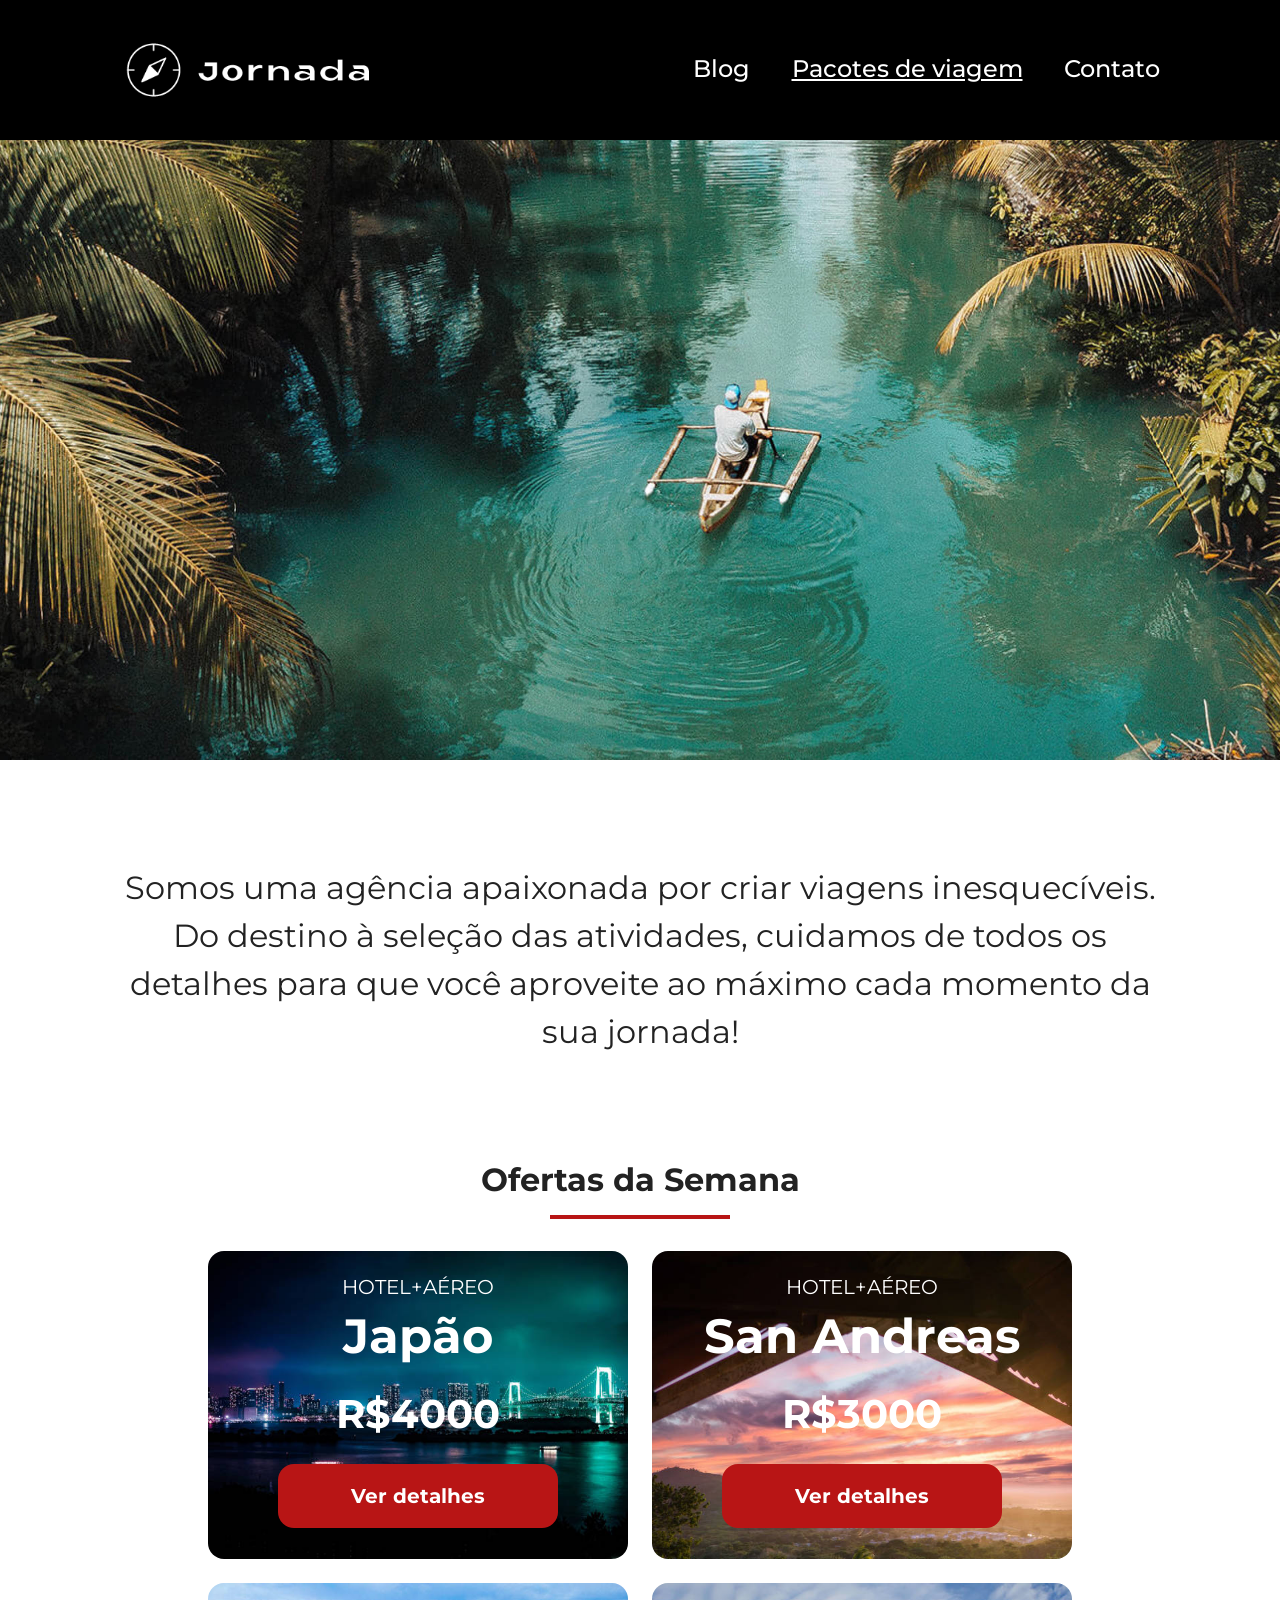
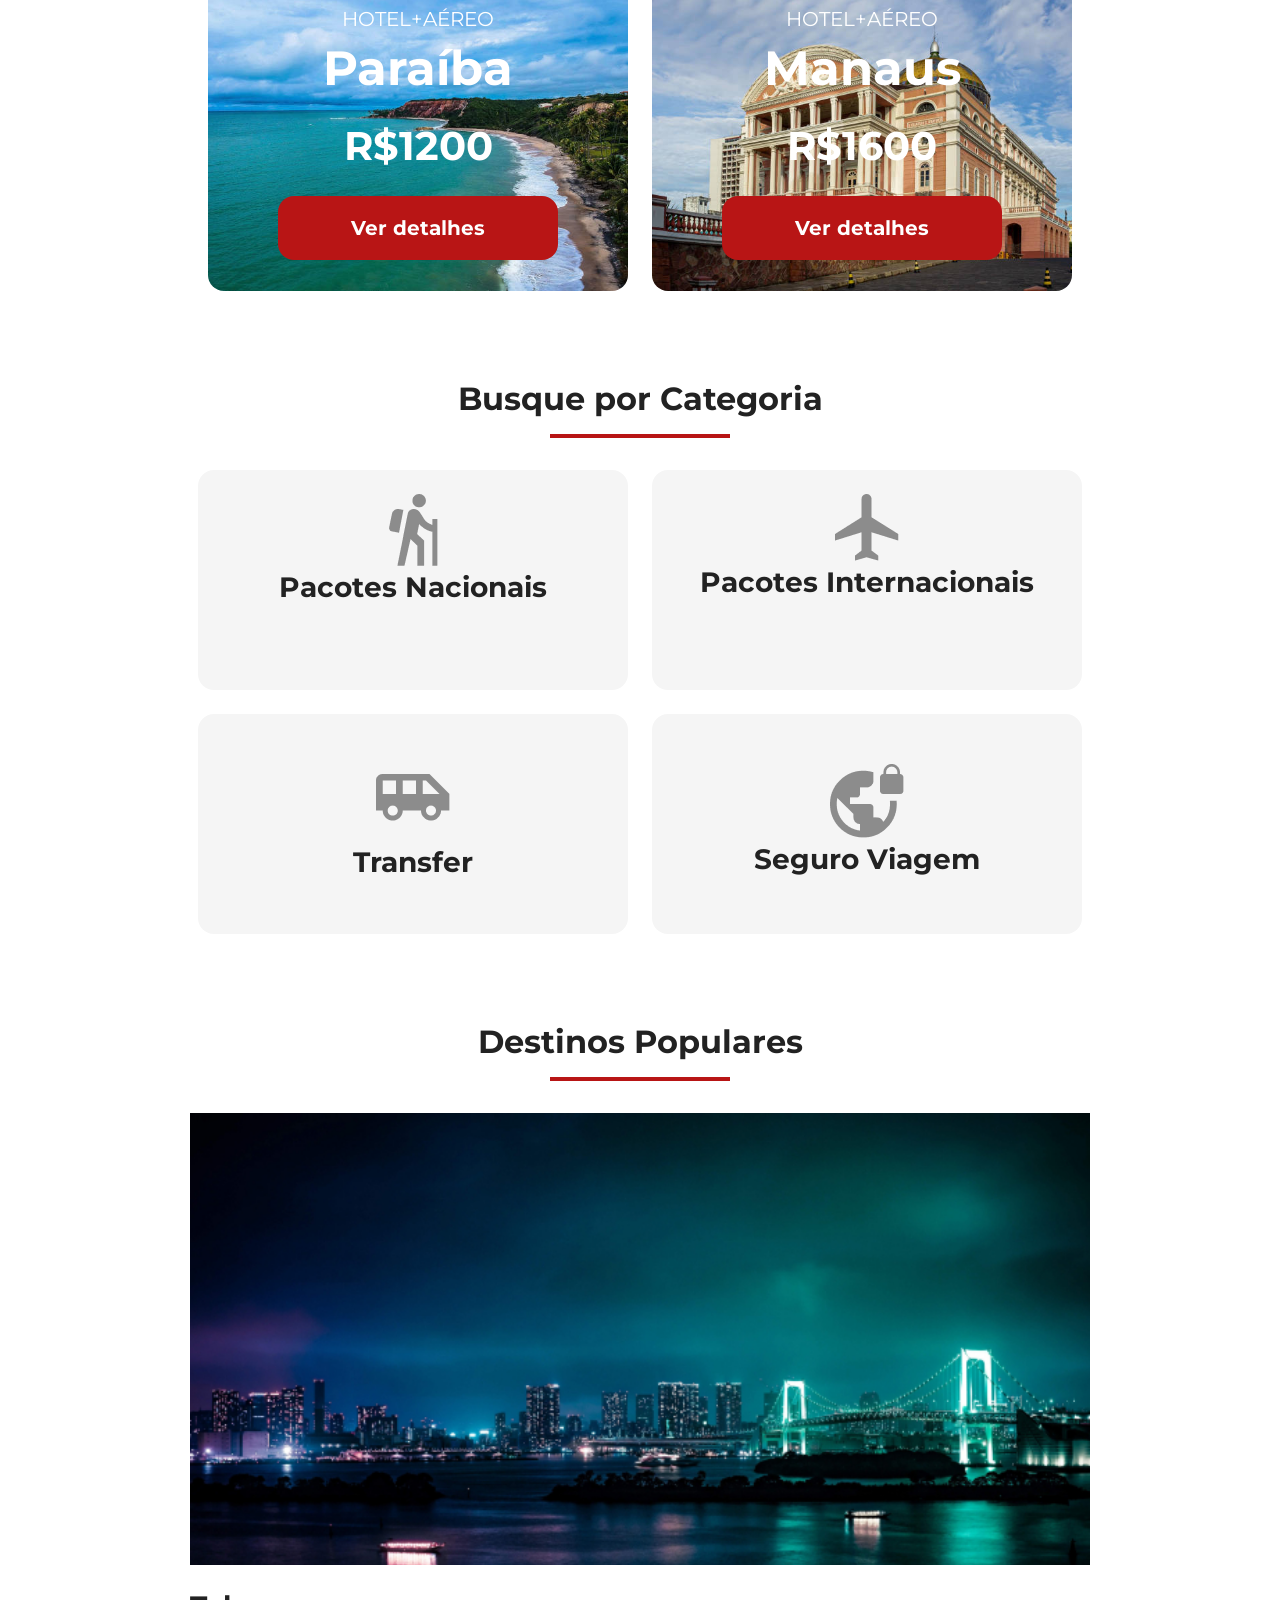
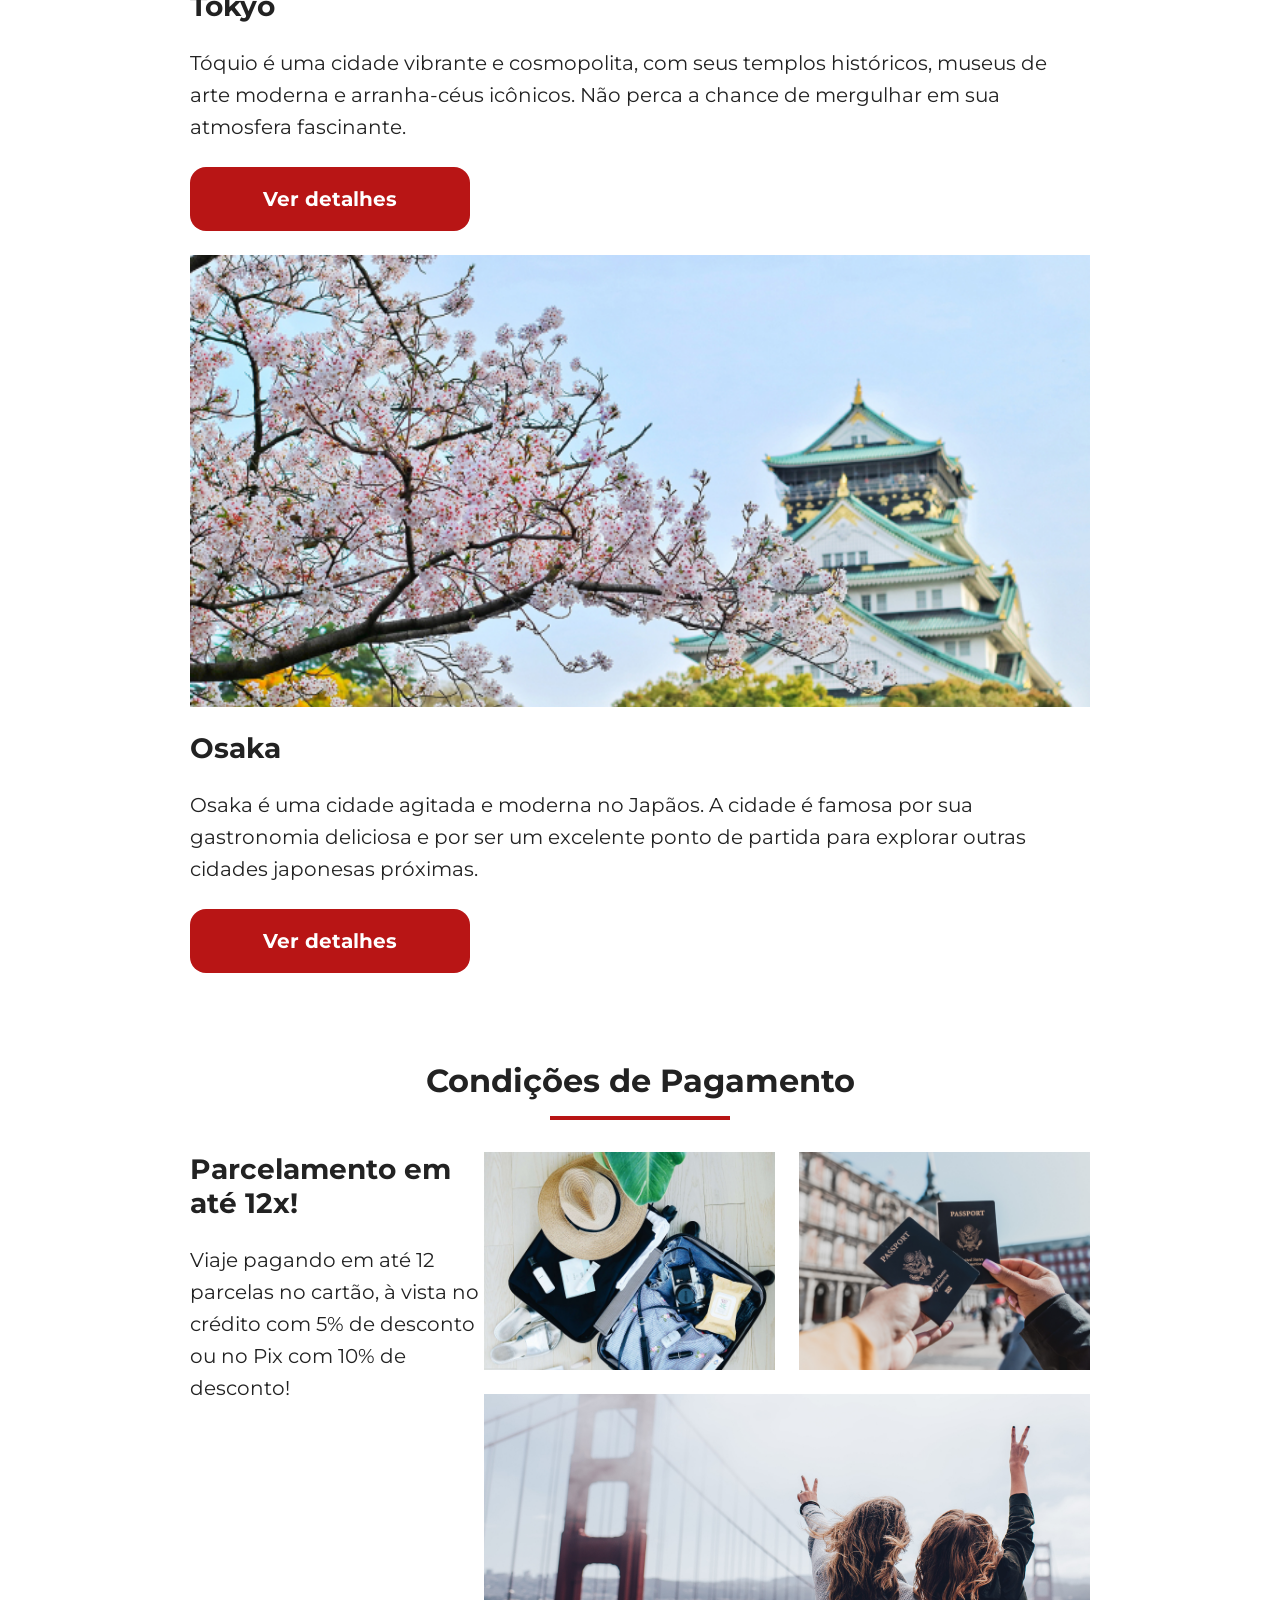
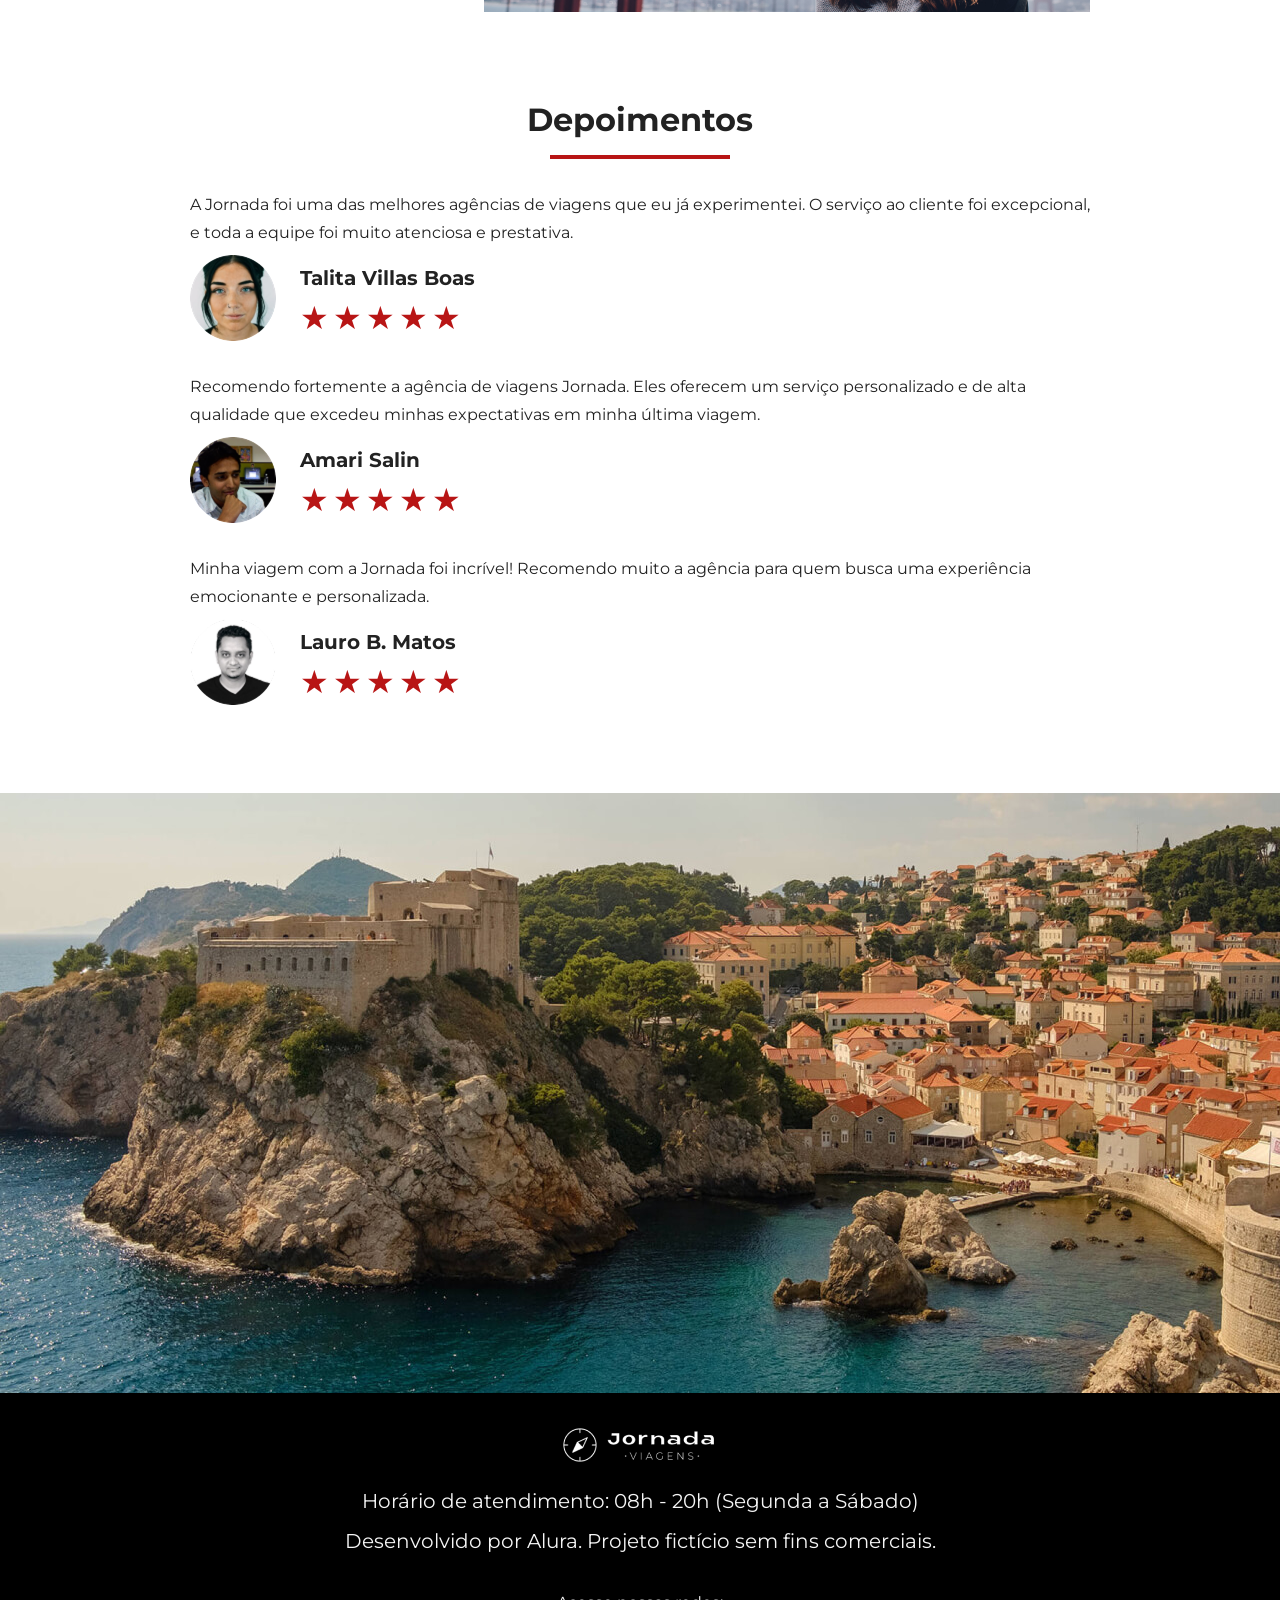
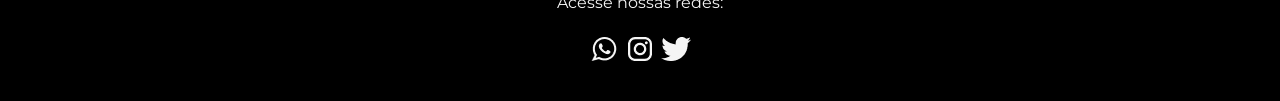
==== destinations.html @ 24e872c2 "Adiciona imagens e sublinha pacotes no header" ====
<!doctype html>
<html lang="pt-br">
  <head>
    <meta charset="UTF-8" />
    <meta name="viewport" content="width=device-width, initial-scale=1.0" />
    <meta
      name="description"
      content="Jornada Viagens, uma agência apaixonada por criar viagens inesquecíveis."
    />
    <meta name="og:title" content="Jornada Viagens" />
    <meta
      name="og:description"
      content="Jornada Viagens, uma agência apaixonada por criar viagens inesquecíveis."
    />
    <meta
      name="og:image"
      content="https://github.com/Rafael-JFN/jornada-viagens/img/logo-footer"
    />
    <meta name="og:type" content="website" />
    <meta
      name="og:url"
      content="https://github.com/Rafael-JFN/jornada-viagens"
    />

    <link rel="icon" href="favicon.svg" type="xml/svg" />
    <link rel="stylesheet" href="./css/style.css" />
    <title>Jornada Viagens</title>
  </head>
  <body>
    <header class="main-header">
      <a class="logo" href="index.html" title="Voltar para a página inicial">
        <img
          class="img-mobile"
          src="img/bussola-jornada-branca.png"
          alt="Bússola da logo jornada viagens na cor branca"
        />
        <img
          class="img-desktop"
          src="img/bussola-texto-jornada-branco.png"
          alt="Logo jornada viagens na cor branca"
        />
      </a>
      <div class="navigation-menu">
        <label for="menu">
          <img src="img/menu.png" alt="Menu" />
        </label>
        <input type="checkbox" id="menu" hidden />
        <nav>
          <ul class="list-links">
            <li>
              <a href="blog.html" target="_blank" title="Acessar blog">Blog</a>
            </li>
            <li>
              <a
                class="active"
                href="pacotes.html"
                target="_blank"
                title="Acessar pacotes de viagem"
                >Pacotes de viagem</a
              >
            </li>
            <li>
              <a href="contato.html" target="_blank" title="Acessar contato"
                >Contato</a
              >
            </li>
          </ul>
        </nav>
      </div>
    </header>
    <main>
      <section class="hero destinations">
        <div class="hero-img"></div>
        <h2>
          Somos uma agência apaixonada por criar viagens inesquecíveis. Do
          destino à seleção das atividades, cuidamos de todos os detalhes para
          que você aproveite ao máximo cada momento da sua jornada!
        </h2>
      </section>
      <section class="offers">
        <div class="section-title">
          <h2>Ofertas da Semana</h2>
          <hr />
        </div>
        <div class="offers-cards">
          <article class="card japao">
            <header>
              <p>HOTEL+AÉREO</p>
              <h3>
                Japão <br />
                <span>R$4000</span>
              </h3>
            </header>
            <footer><a href="#" class="button">Ver detalhes</a></footer>
          </article>
          <article class="card san-andreas">
            <header>
              <p>HOTEL+AÉREO</p>
              <h3>
                San Andreas <br />
                <span>R$3000</span>
              </h3>
            </header>
            <footer><a href="#" class="button">Ver detalhes</a></footer>
          </article>
          <article class="card paraiba">
            <header>
              <p>HOTEL+AÉREO</p>
              <h3>
                Paraíba <br />
                <span>R$1200</span>
              </h3>
            </header>
            <footer><a href="#" class="button">Ver detalhes</a></footer>
          </article>
          <article class="card manaus">
            <header>
              <p>HOTEL+AÉREO</p>
              <h3>
                Manaus <br />
                <span>R$1600</span>
              </h3>
            </header>
            <footer><a href="#" class="button">Ver detalhes</a></footer>
          </article>
        </div>
      </section>
      <section class="categories">
        <div class="section-title">
          <h2>Busque por Categoria</h2>
          <hr />
        </div>
        <div class="categories-cards">
          <a
            class="card"
            href="#"
            target="_blank"
            title="Busque pela categoria Pacotes Nacionais"
          >
            <img
              src="img/icone-pacotes-nacionais.png"
              alt="Icone cinza representando uma pessoa fazendo caminhada"
            />
            <h3 class="content-title">Pacotes Nacionais</h3>
          </a>
          <a
            class="card"
            href="#"
            target="_blank"
            title="Busque pela categoria Pacotes Internacionais"
          >
            <img
              src="img/icone-pacotes-internacionais.png"
              alt="Icone cinza representando um aviao"
            />
            <h3 class="content-title">Pacotes Internacionais</h3>
          </a>
          <a
            class="card single-line transfer"
            href="#"
            target="_blank"
            title="Busque pela categoria Transfer"
          >
            <img
              src="img/icone-transfer.png"
              alt="Icone cinza representando uma van"
            />
            <h3 class="content-title">Transfer</h3>
          </a>
          <a
            class="card single-line"
            href="#"
            target="_blank"
            title="Busque pela categoria Seguro Viagem"
          >
            <img
              src="img/icone-seguro-viagem.png"
              alt="Icone cinza representando o globo terrestre e um cadeado"
            />
            <h3 class="content-title">Seguro Viagem</h3>
          </a>
        </div>
      </section>
      <section class="destinations">
        <div class="section-title">
          <h2>Destinos Populares</h2>
          <hr />
        </div>
        <div class="destination-items">
          <article class="item tokyo">
            <header>
              <div class="img-item"></div>
              <h3 class="content-title">Tokyo</h3>
            </header>
            <p class="content-text">
              Tóquio é uma cidade vibrante e cosmopolita, com seus templos
              históricos, museus de arte moderna e arranha-céus icônicos. Não
              perca a chance de mergulhar em sua atmosfera fascinante.
            </p>
            <footer>
              <a
                href="#"
                class="button"
                target="_blank"
                title="Veja mais detalhes do destino Tokyo"
                >Ver detalhes</a
              >
            </footer>
          </article>
          <article class="item osaka">
            <header>
              <div class="img-item"></div>
              <h3 class="content-title">Osaka</h3>
            </header>
            <p class="content-text">
              Osaka é uma cidade agitada e moderna no Japãos. A cidade é famosa
              por sua gastronomia deliciosa e por ser um excelente ponto de
              partida para explorar outras cidades japonesas próximas.
            </p>
            <footer>
              <a
                href="#"
                class="button"
                target="_blank"
                title="Veja mais detalhes do destino Osaka"
                >Ver detalhes</a
              >
            </footer>
          </article>
        </div>
      </section>
      <section class="payments">
        <div class="section-title">
          <h2>Condições de Pagamento</h2>
          <hr />
        </div>
        <div class="content-container">
          <div class="text-content">
            <h3 class="content-title">Parcelamento em até 12x!</h3>
            <p class="content-text">
              Viaje pagando em até 12 parcelas no cartão, à vista no crédito com
              5% de desconto ou no Pix com 10% de desconto!
            </p>
          </div>
          <div class="image-gallery">
            <div class="image first"></div>
            <div class="image second"></div>
            <div class="image thirdy colspan-2"></div>
          </div>
        </div>
      </section>
      <section class="testimonials">
        <div class="section-title">
          <h2>Depoimentos</h2>
          <hr />
        </div>
        <div class="testimonial-container">
          <article>
            <header>
              <p>
                A Jornada foi uma das melhores agências de viagens que eu já
                experimentei. O serviço ao cliente foi excepcional, e toda a
                equipe foi muito atenciosa e prestativa.
              </p>
            </header>
            <footer>
              <img
                src="img/avatar-talita.png"
                alt="Imagem de perfil da cliente Talita Villas Boas"
              />
              <div class="profile-content">
                <h3>Talita Villas Boas</h3>
                <div class="rating">
                  <span class="stars">★</span>
                  <span class="stars">★</span>
                  <span class="stars">★</span>
                  <span class="stars">★</span>
                  <span class="stars">★</span>
                </div>
              </div>
            </footer>
          </article>
          <article>
            <header>
              <p>
                Recomendo fortemente a agência de viagens Jornada. Eles oferecem
                um serviço personalizado e de alta qualidade que excedeu minhas
                expectativas em minha última viagem.
              </p>
            </header>
            <footer>
              <img
                src="img/avatar-amari.png"
                alt="Imagem de perfil do cliente Amari Salin"
              />
              <div class="profile-content">
                <h3>Amari Salin</h3>
                <div class="rating">
                  <span class="stars">★</span>
                  <span class="stars">★</span>
                  <span class="stars">★</span>
                  <span class="stars">★</span>
                  <span class="stars">★</span>
                </div>
              </div>
            </footer>
          </article>
          <article>
            <header>
              <p>
                Minha viagem com a Jornada foi incrível! Recomendo muito a
                agência para quem busca uma experiência emocionante e
                personalizada.
              </p>
            </header>
            <footer>
              <img
                src="img/avatar-lauro.png"
                alt="Imagem de perfil do cliente Lauro B. Matos"
              />
              <div class="profile-content">
                <h3>Lauro B. Matos</h3>
                <div class="rating">
                  <span class="stars">★</span>
                  <span class="stars">★</span>
                  <span class="stars">★</span>
                  <span class="stars">★</span>
                  <span class="stars">★</span>
                </div>
              </div>
            </footer>
          </article>
        </div>
      </section>
      <section class="hero bottom-hero">
        <div class="hero-img"></div>
      </section>
    </main>
    <footer class="main-footer">
      <div class="footer-content">
        <img
          src="img/logo-footer.png"
          alt="Logo bussola jornada viagens na cor branca"
        />
        <p>Horário de atendimento: 08h - 20h (Segunda a Sábado)</p>
        <p>Desenvolvido por Alura. Projeto fictício sem fins comerciais.</p>
      </div>
      <div class="footer-social">
        <p>Acesse nossas redes:</p>
        <a href="#" target="_blank" title="Entre em contato via Whatsapp">
          <img
            src="img/icone-whatsapp.png"
            alt="Icone Whatsapp na cor branca"
          />
        </a>
        <a
          href="#"
          target="_blank"
          title="Acesse o Instagram do Jornada Viagens"
        >
          <img
            src="img/icone-instagram.png"
            alt="Icone Instagram na cor branca"
          />
        </a>
        <a href="#" target="_blank" title="Acesse o Twitter do Jornada Viagens">
          <img src="img/icone-twitter.png" alt="Icone Twitter na cor branca" />
        </a>
      </div>
    </footer>
  </body>
</html>
---- css/style.css ----
@import url(global.css);
@import url(header.css);
@import url(hero.css);
@import url(offers.css);
@import url(categories.css);
@import url(destinations.css);
@import url(payments.css);
@import url(testimonials.css);
@import url(footer.css);
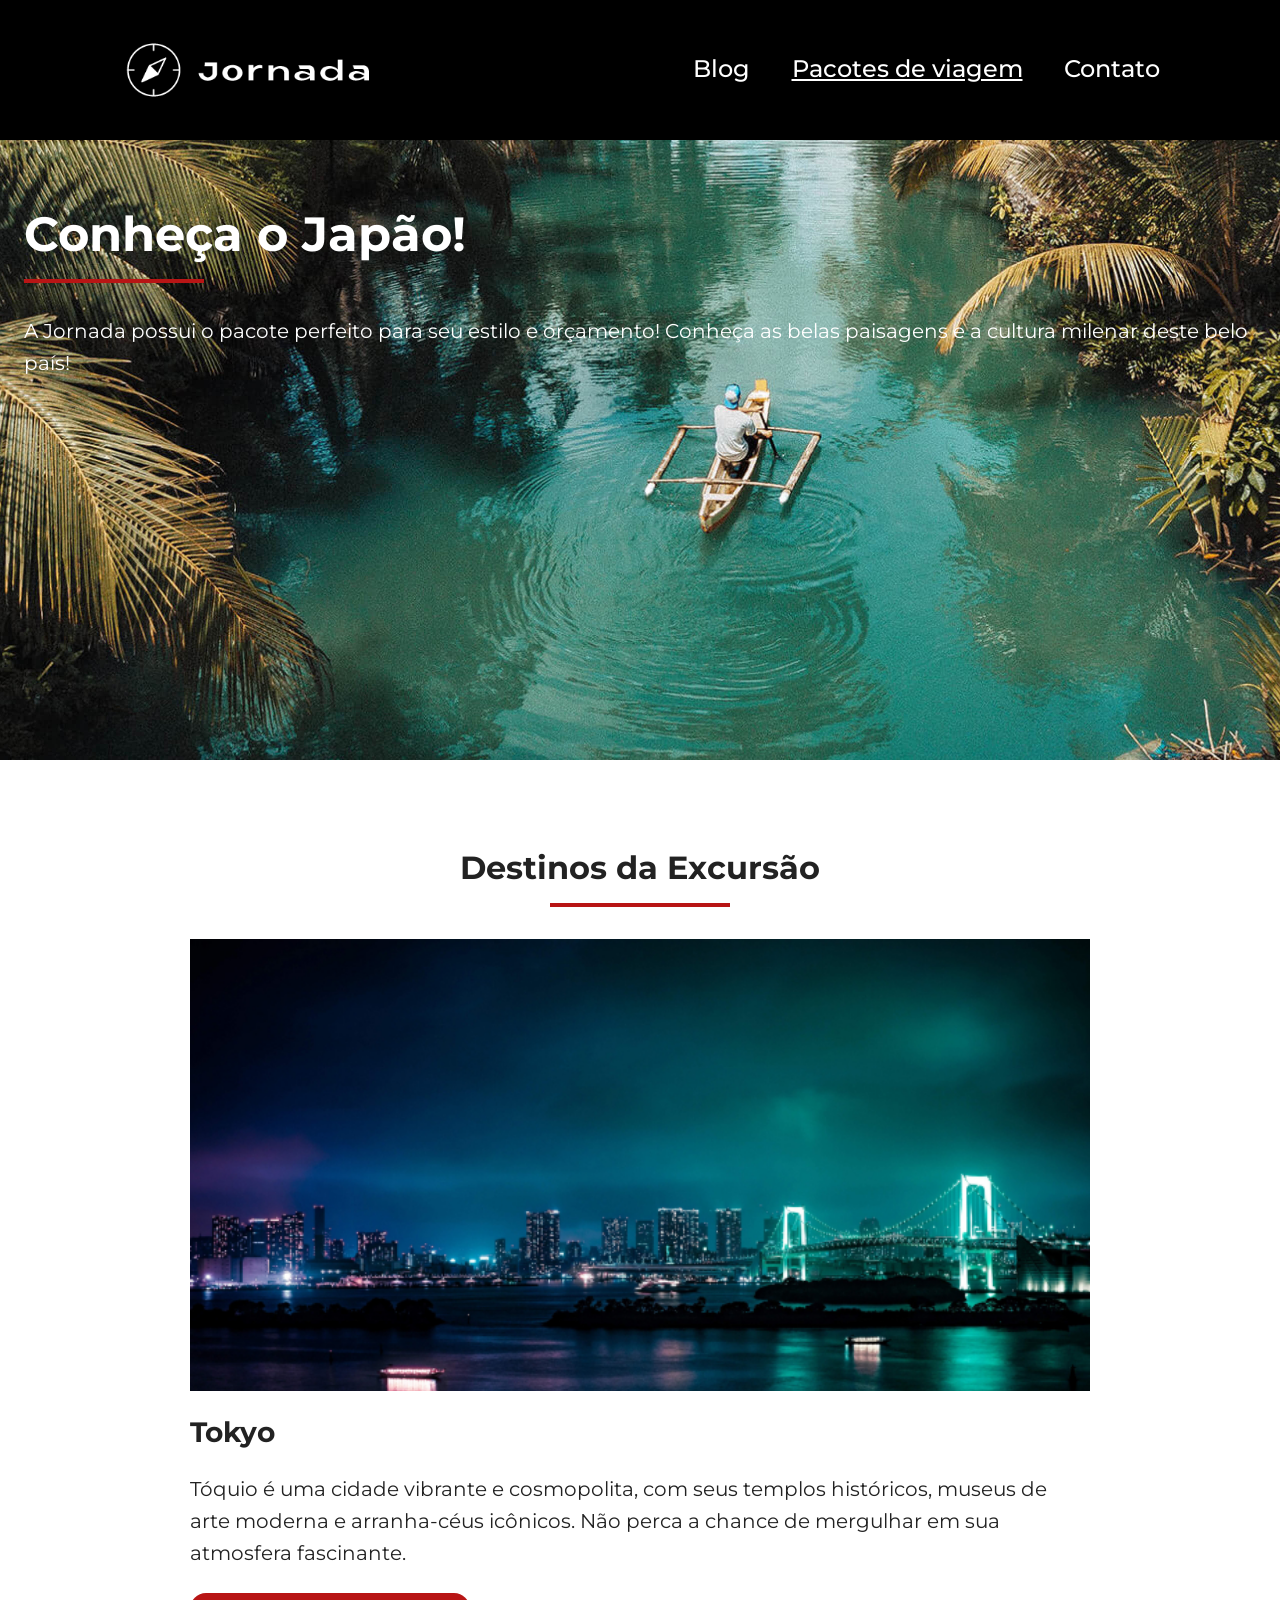
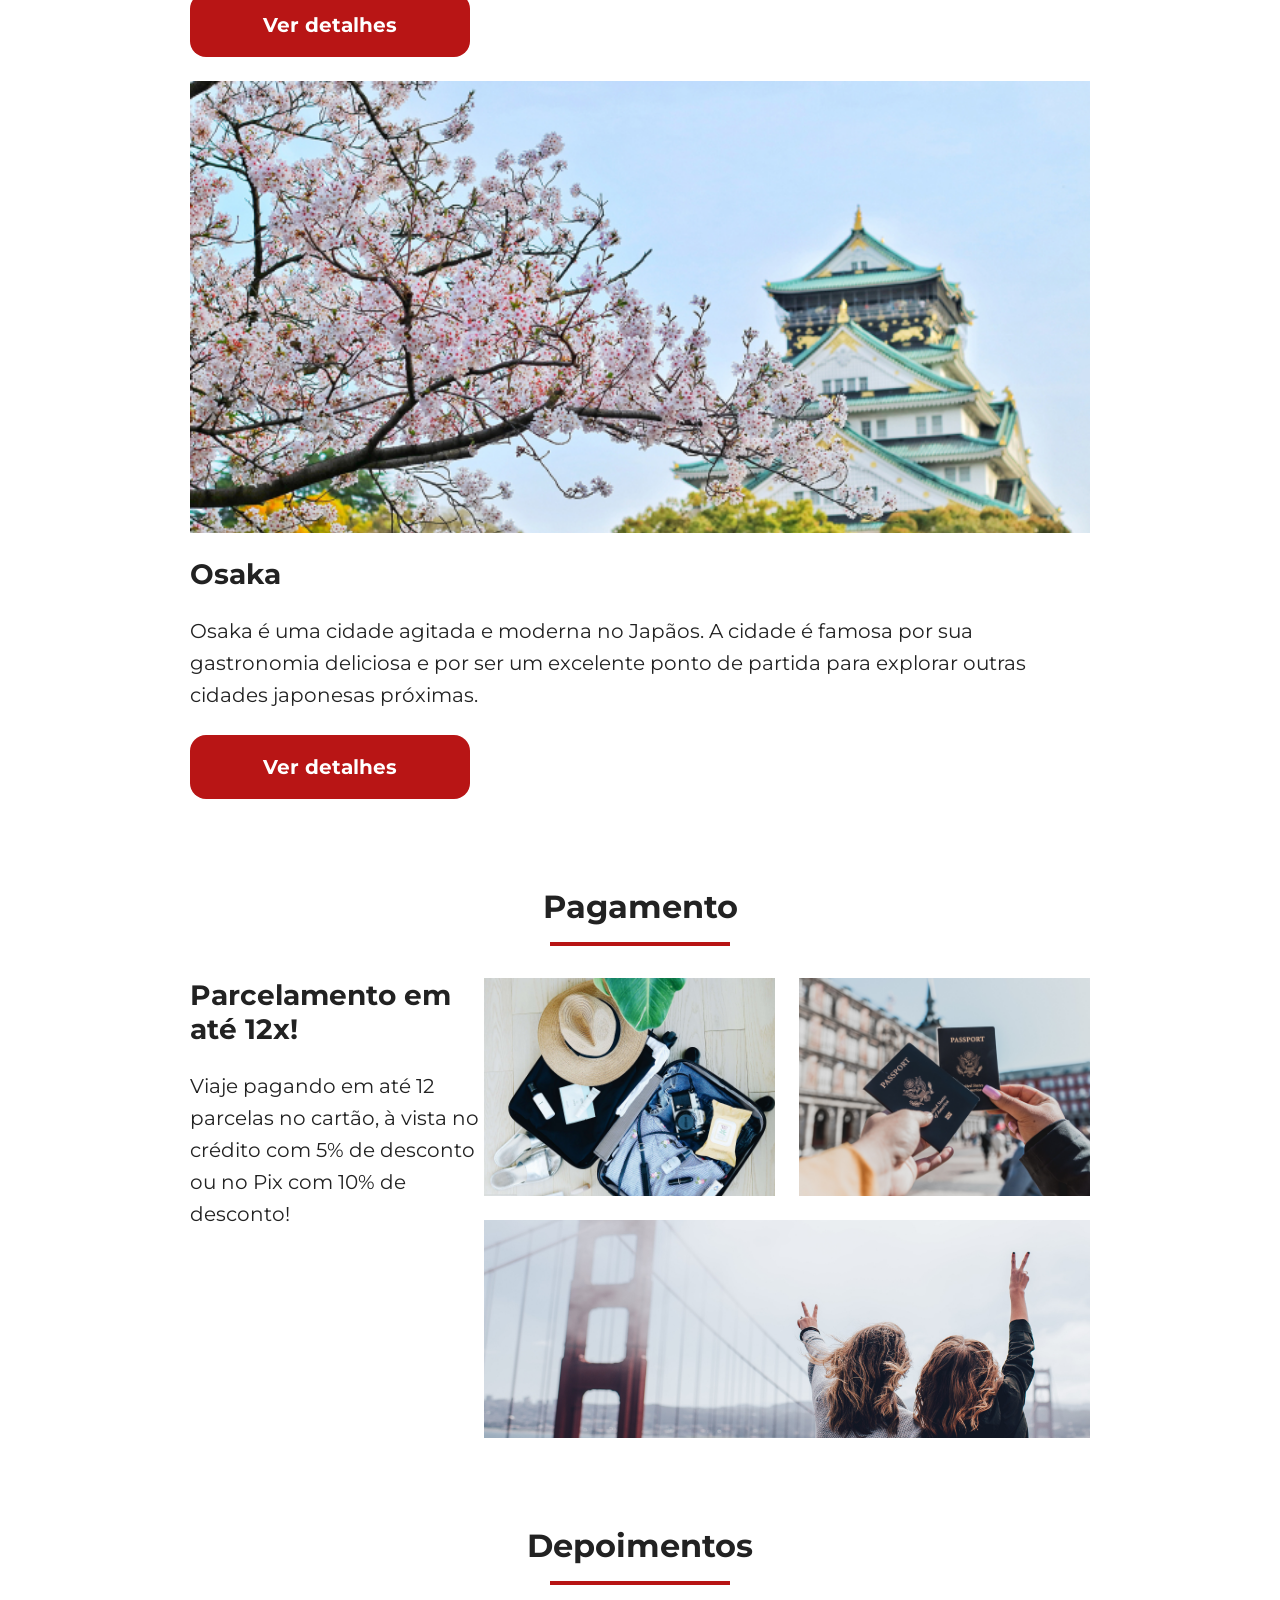
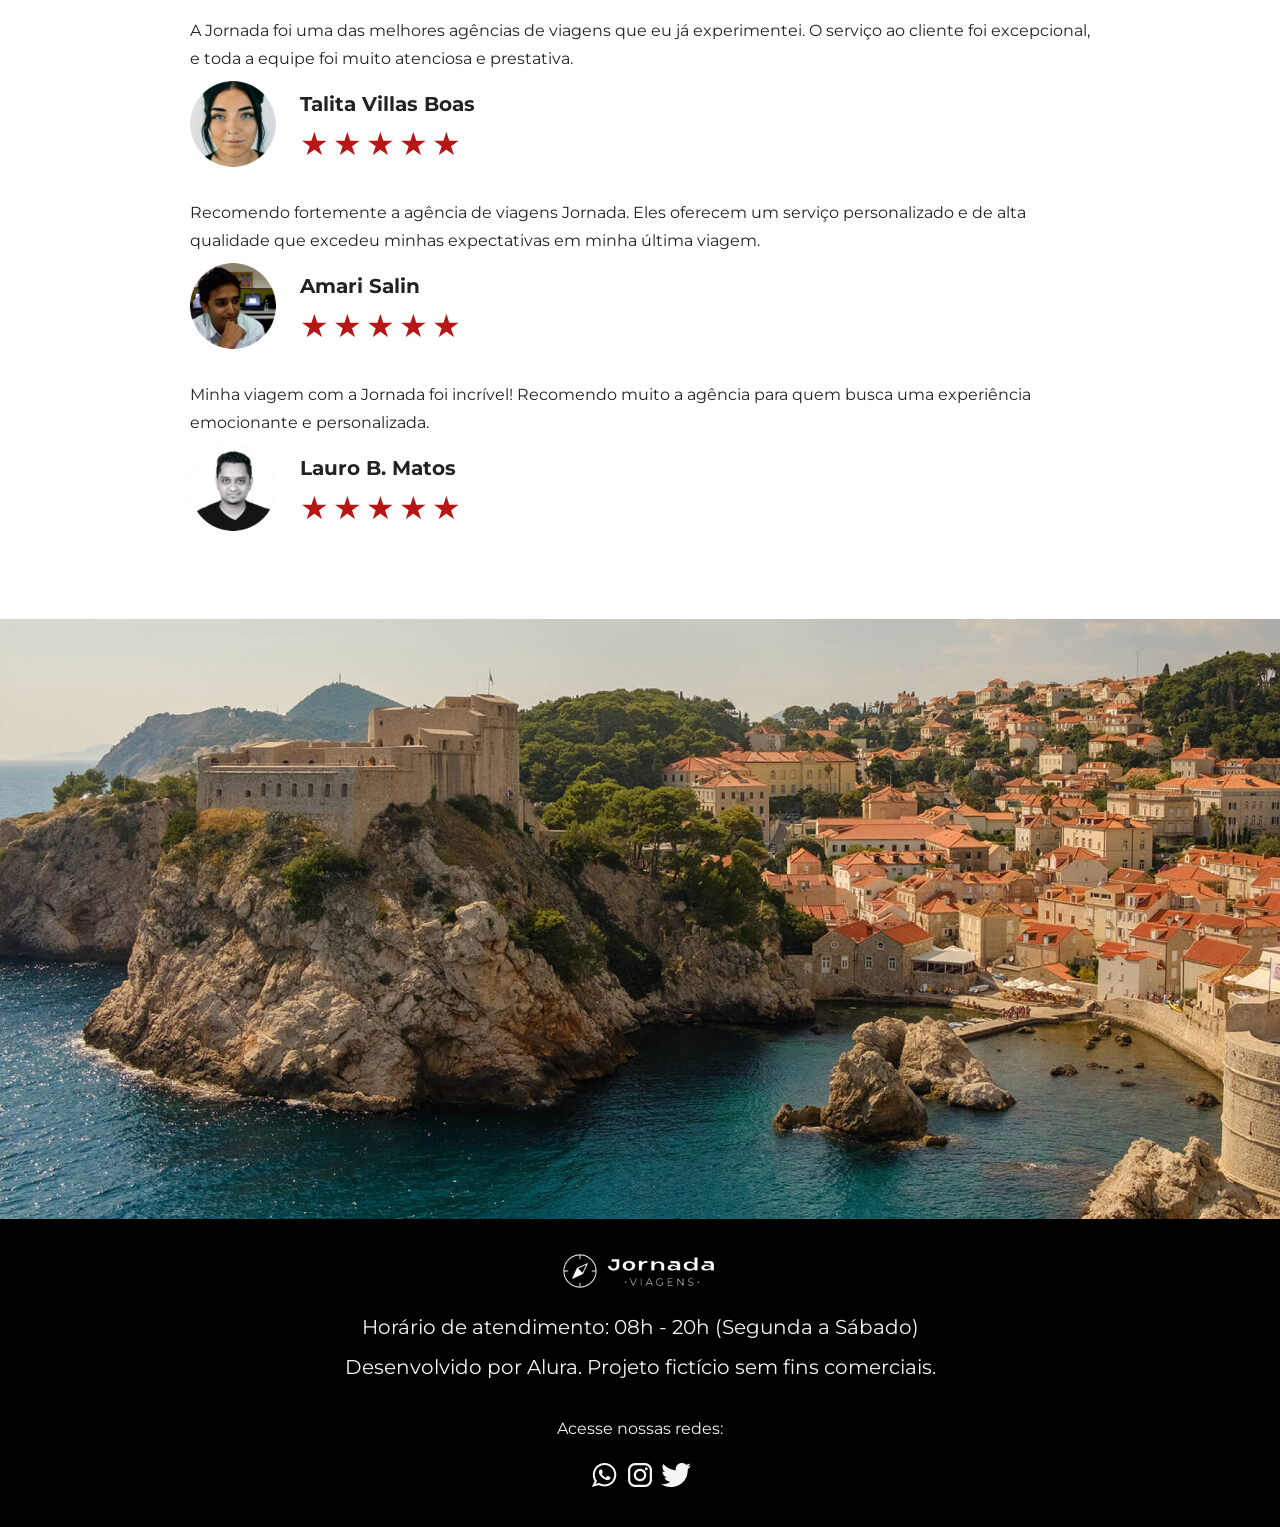
==== commit b3dd4d8e: "Finaliza sessao hero" ====
--- a/destinations.html
+++ b/destinations.html
@@ -70,120 +70,20 @@
     </header>
     <main>
       <section class="hero destinations">
-        <div class="hero-img"></div>
-        <h2>
-          Somos uma agência apaixonada por criar viagens inesquecíveis. Do
-          destino à seleção das atividades, cuidamos de todos os detalhes para
-          que você aproveite ao máximo cada momento da sua jornada!
-        </h2>
-      </section>
-      <section class="offers">
-        <div class="section-title">
-          <h2>Ofertas da Semana</h2>
-          <hr />
-        </div>
-        <div class="offers-cards">
-          <article class="card japao">
-            <header>
-              <p>HOTEL+AÉREO</p>
-              <h3>
-                Japão <br />
-                <span>R$4000</span>
-              </h3>
-            </header>
-            <footer><a href="#" class="button">Ver detalhes</a></footer>
-          </article>
-          <article class="card san-andreas">
-            <header>
-              <p>HOTEL+AÉREO</p>
-              <h3>
-                San Andreas <br />
-                <span>R$3000</span>
-              </h3>
-            </header>
-            <footer><a href="#" class="button">Ver detalhes</a></footer>
-          </article>
-          <article class="card paraiba">
-            <header>
-              <p>HOTEL+AÉREO</p>
-              <h3>
-                Paraíba <br />
-                <span>R$1200</span>
-              </h3>
-            </header>
-            <footer><a href="#" class="button">Ver detalhes</a></footer>
-          </article>
-          <article class="card manaus">
-            <header>
-              <p>HOTEL+AÉREO</p>
-              <h3>
-                Manaus <br />
-                <span>R$1600</span>
-              </h3>
-            </header>
-            <footer><a href="#" class="button">Ver detalhes</a></footer>
-          </article>
-        </div>
-      </section>
-      <section class="categories">
-        <div class="section-title">
-          <h2>Busque por Categoria</h2>
-          <hr />
-        </div>
-        <div class="categories-cards">
-          <a
-            class="card"
-            href="#"
-            target="_blank"
-            title="Busque pela categoria Pacotes Nacionais"
-          >
-            <img
-              src="img/icone-pacotes-nacionais.png"
-              alt="Icone cinza representando uma pessoa fazendo caminhada"
-            />
-            <h3 class="content-title">Pacotes Nacionais</h3>
-          </a>
-          <a
-            class="card"
-            href="#"
-            target="_blank"
-            title="Busque pela categoria Pacotes Internacionais"
-          >
-            <img
-              src="img/icone-pacotes-internacionais.png"
-              alt="Icone cinza representando um aviao"
-            />
-            <h3 class="content-title">Pacotes Internacionais</h3>
-          </a>
-          <a
-            class="card single-line transfer"
-            href="#"
-            target="_blank"
-            title="Busque pela categoria Transfer"
-          >
-            <img
-              src="img/icone-transfer.png"
-              alt="Icone cinza representando uma van"
-            />
-            <h3 class="content-title">Transfer</h3>
-          </a>
-          <a
-            class="card single-line"
-            href="#"
-            target="_blank"
-            title="Busque pela categoria Seguro Viagem"
-          >
-            <img
-              src="img/icone-seguro-viagem.png"
-              alt="Icone cinza representando o globo terrestre e um cadeado"
-            />
-            <h3 class="content-title">Seguro Viagem</h3>
-          </a>
+        <div class="hero-img">
+          <div class="hero-content">
+            <h1>Conheça o Japão!</h1>
+            <hr />
+            <p>
+              A Jornada possui o pacote perfeito para seu estilo e orçamento!
+              Conheça as belas paisagens e a cultura milenar deste belo país!
+            </p>
+          </div>
         </div>
       </section>
       <section class="destinations">
         <div class="section-title">
-          <h2>Destinos Populares</h2>
+          <h2>Destinos da Excursão</h2>
           <hr />
         </div>
         <div class="destination-items">
@@ -231,7 +131,7 @@
       </section>
       <section class="payments">
         <div class="section-title">
-          <h2>Condições de Pagamento</h2>
+          <h2>Pagamento</h2>
           <hr />
         </div>
         <div class="content-container">
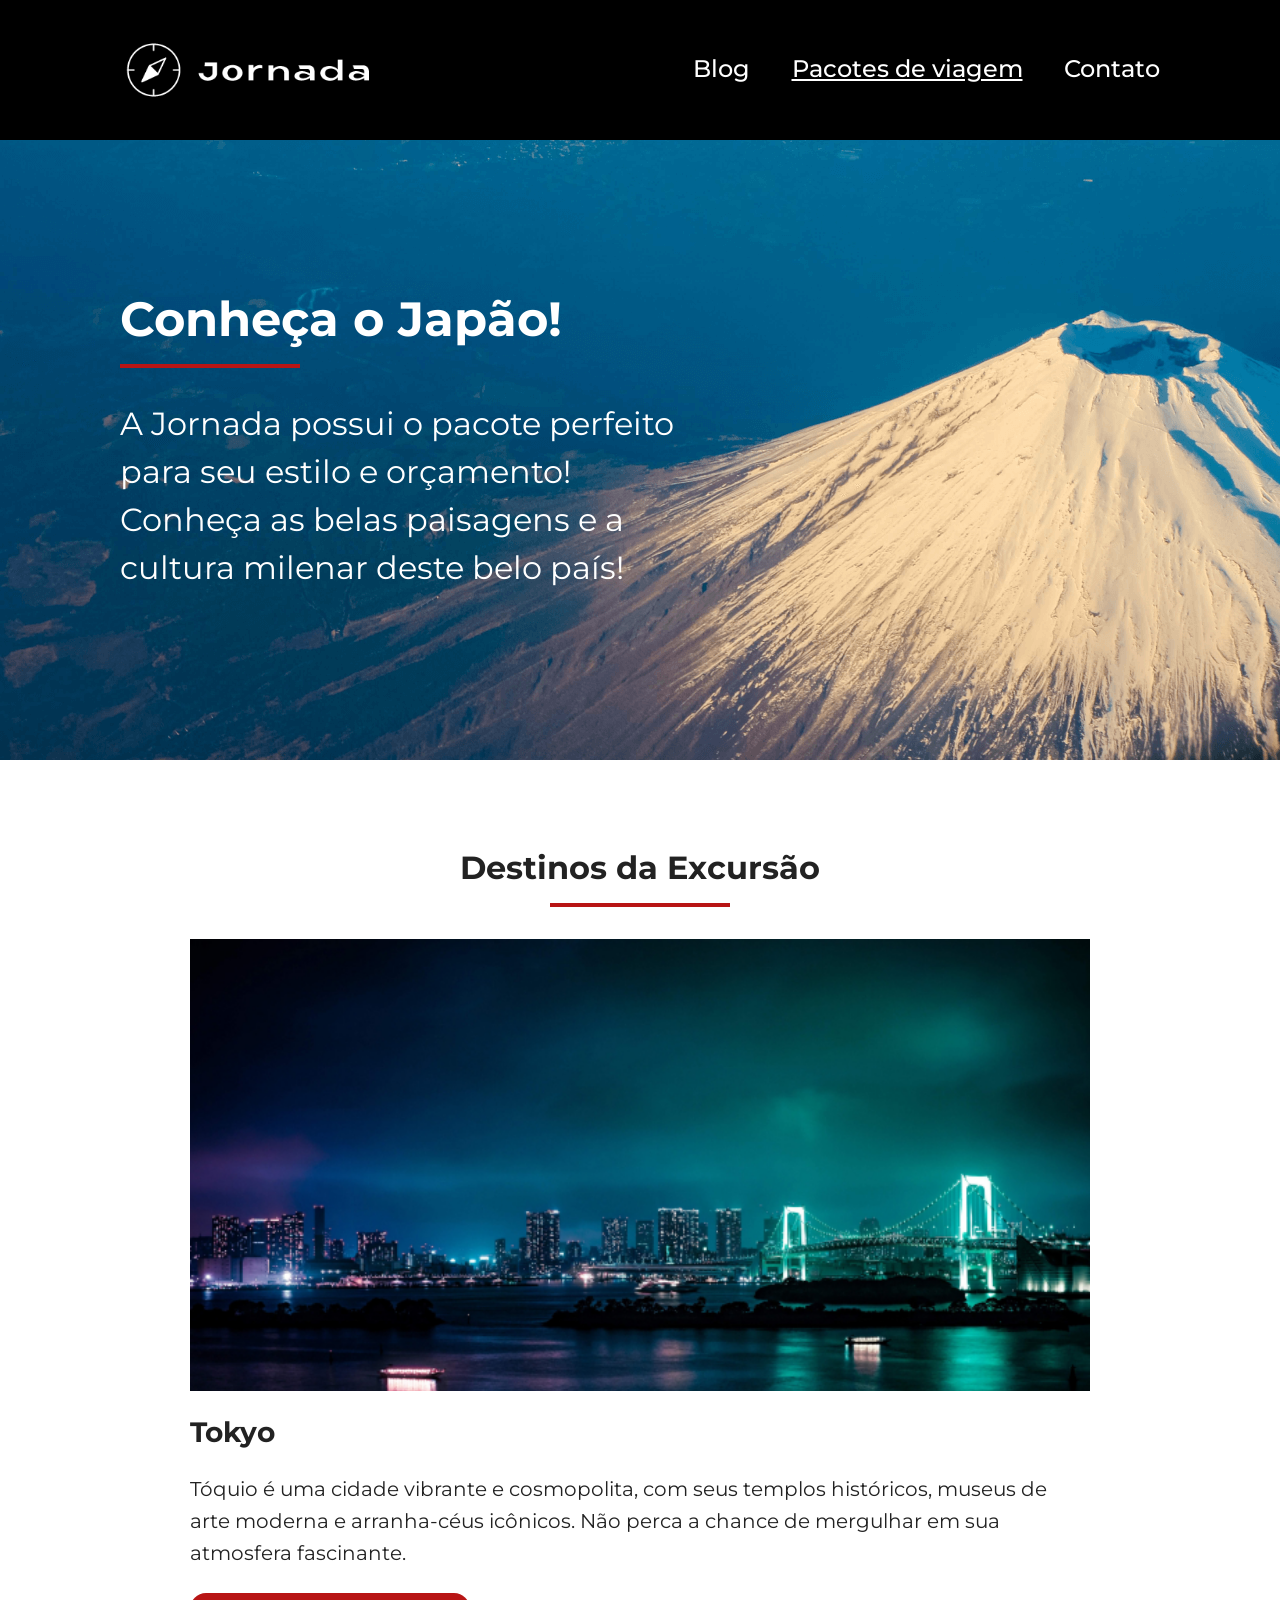
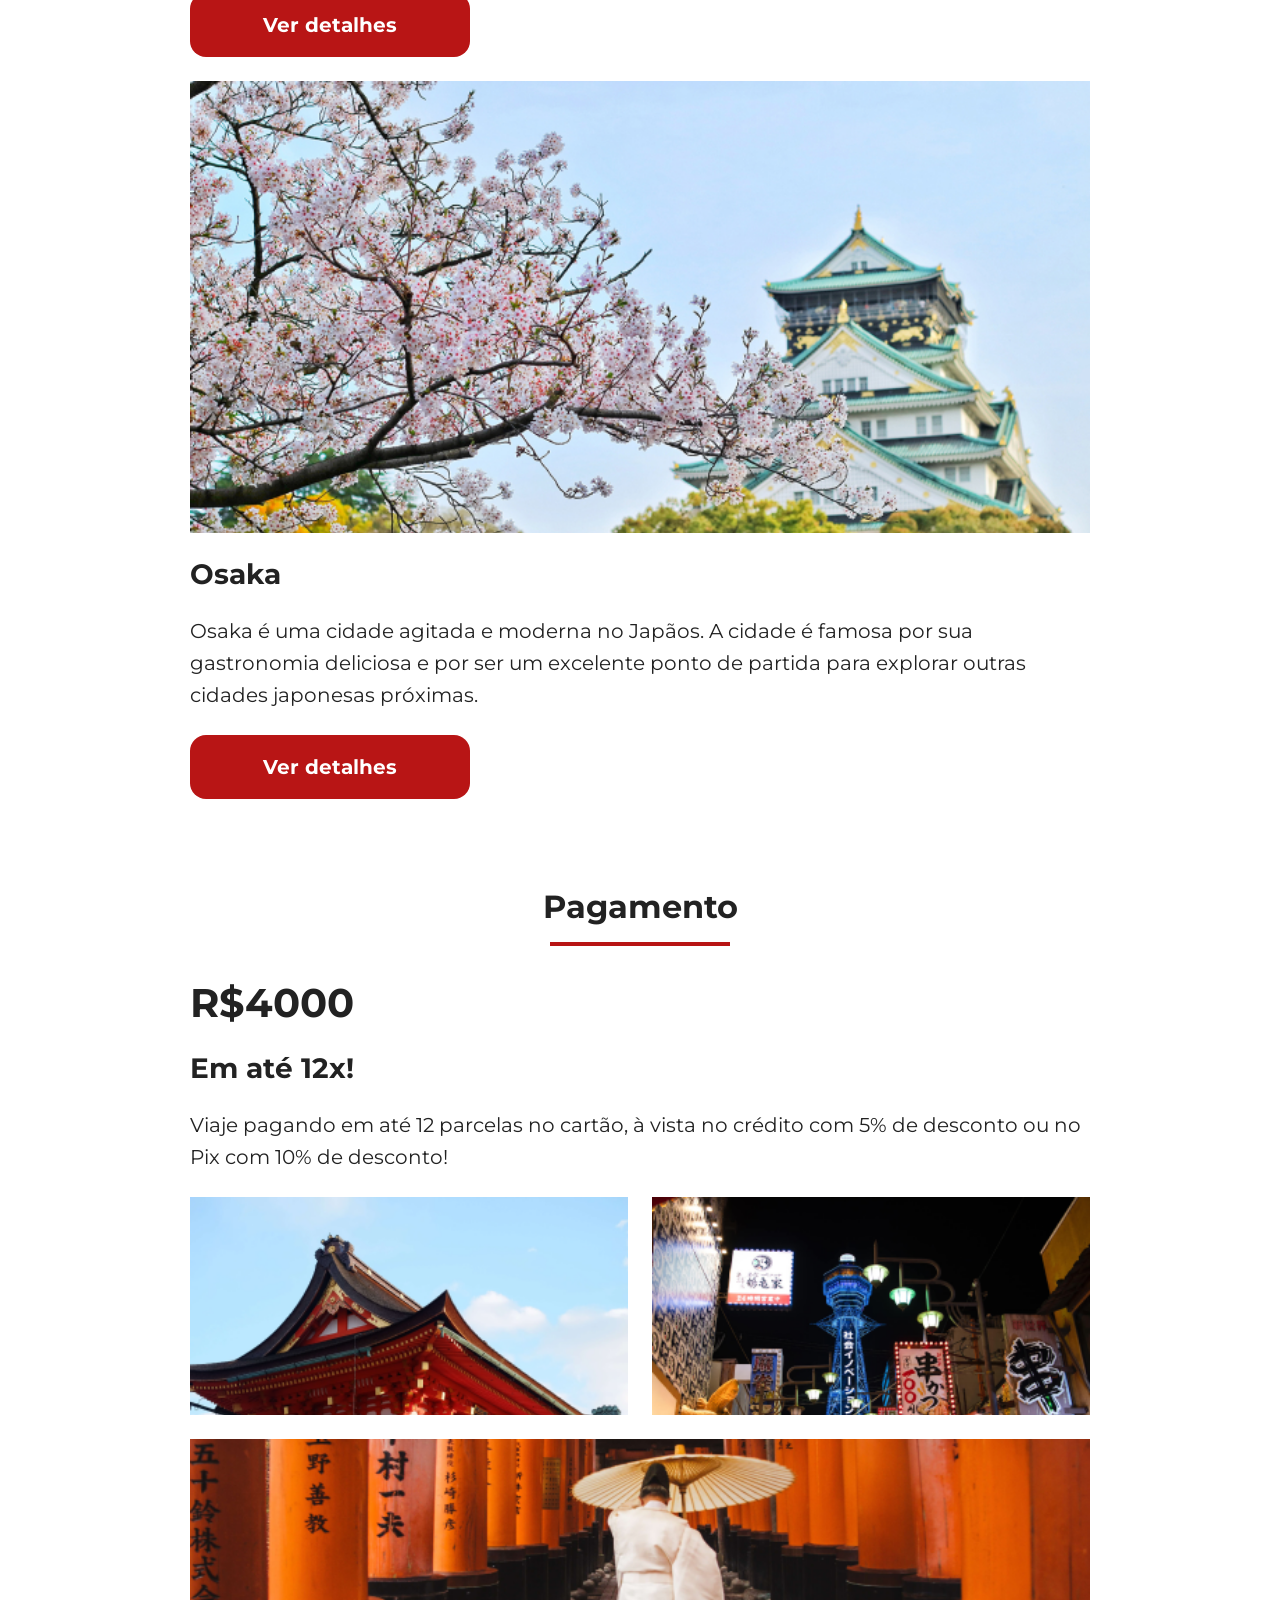
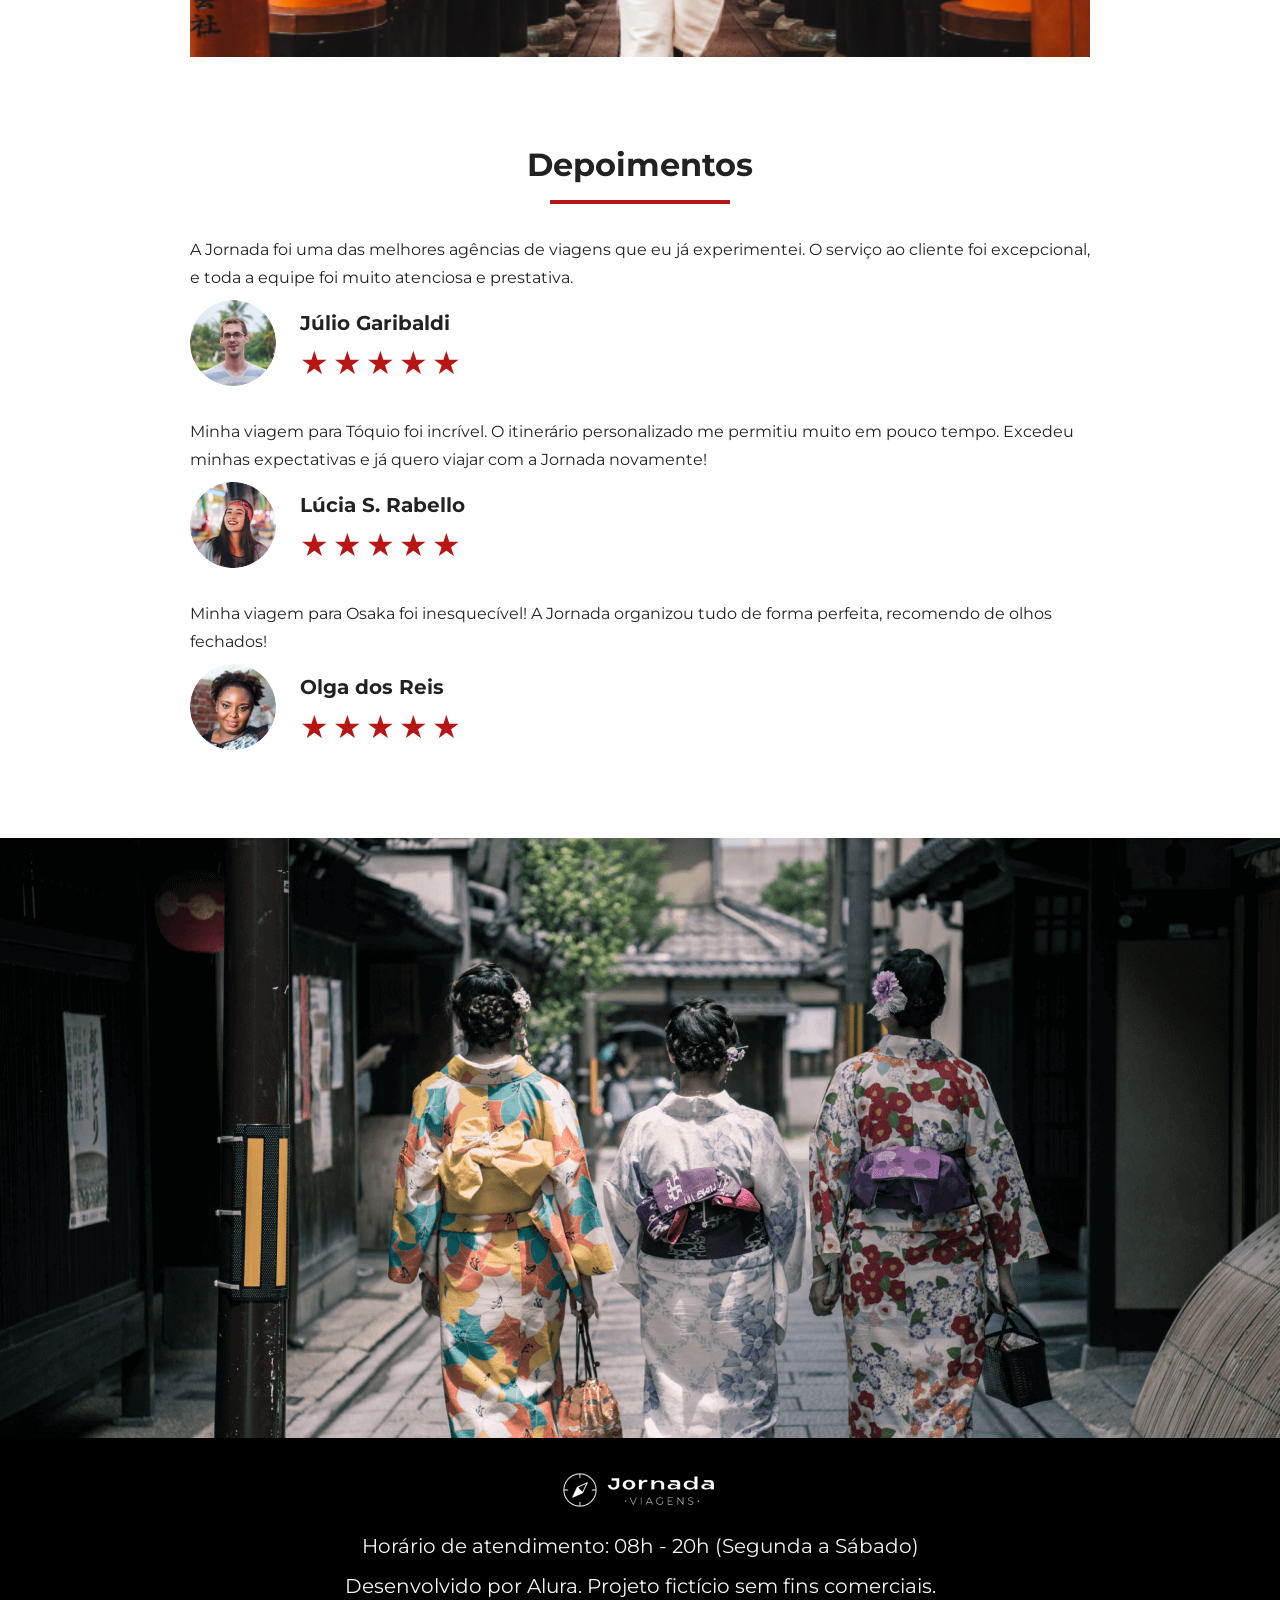
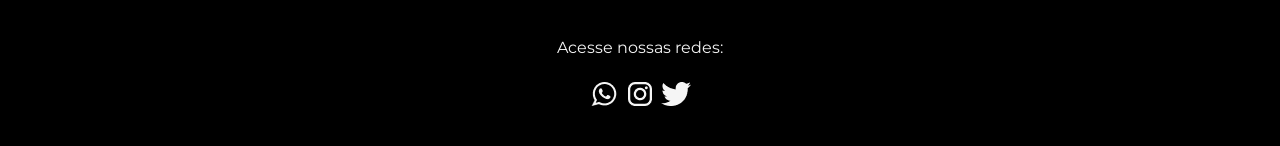
==== commit a7418961: "Adiciona alteracoes e responsividade nas sessoes" ====
--- a/destinations.html
+++ b/destinations.html
@@ -69,7 +69,7 @@
       </div>
     </header>
     <main>
-      <section class="hero destinations">
+      <section class="hero destinations-packages">
         <div class="hero-img">
           <div class="hero-content">
             <h1>Conheça o Japão!</h1>
@@ -129,18 +129,26 @@
           </article>
         </div>
       </section>
-      <section class="payments">
+      <section class="destinations-packages payments">
         <div class="section-title">
           <h2>Pagamento</h2>
           <hr />
         </div>
         <div class="content-container">
           <div class="text-content">
-            <h3 class="content-title">Parcelamento em até 12x!</h3>
+            <h3 class="content-title price">R$4000</h3>
+            <h3 class="content-title">Em até 12x!</h3>
             <p class="content-text">
               Viaje pagando em até 12 parcelas no cartão, à vista no crédito com
               5% de desconto ou no Pix com 10% de desconto!
             </p>
+            <a
+              href="#"
+              class="button"
+              target="_blank"
+              title="Veja mais detalhes sobre o pagamento"
+              >Ver detalhes</a
+            >
           </div>
           <div class="image-gallery">
             <div class="image first"></div>
@@ -165,11 +173,11 @@
             </header>
             <footer>
               <img
-                src="img/avatar-talita.png"
-                alt="Imagem de perfil da cliente Talita Villas Boas"
+                src="img/destinations/avatar-julio.png"
+                alt="Imagem de perfil do cliente Júlio Garibaldi"
               />
               <div class="profile-content">
-                <h3>Talita Villas Boas</h3>
+                <h3>Júlio Garibaldi</h3>
                 <div class="rating">
                   <span class="stars">★</span>
                   <span class="stars">★</span>
@@ -183,18 +191,18 @@
           <article>
             <header>
               <p>
-                Recomendo fortemente a agência de viagens Jornada. Eles oferecem
-                um serviço personalizado e de alta qualidade que excedeu minhas
-                expectativas em minha última viagem.
+                Minha viagem para Tóquio foi incrível. O itinerário
+                personalizado me permitiu muito em pouco tempo. Excedeu minhas
+                expectativas e já quero viajar com a Jornada novamente!
               </p>
             </header>
             <footer>
               <img
-                src="img/avatar-amari.png"
-                alt="Imagem de perfil do cliente Amari Salin"
+                src="img/destinations/avatar-lucia.png"
+                alt="Imagem de perfil da cliente Lúcia S. Rabello"
               />
               <div class="profile-content">
-                <h3>Amari Salin</h3>
+                <h3>Lúcia S. Rabello</h3>
                 <div class="rating">
                   <span class="stars">★</span>
                   <span class="stars">★</span>
@@ -208,18 +216,17 @@
           <article>
             <header>
               <p>
-                Minha viagem com a Jornada foi incrível! Recomendo muito a
-                agência para quem busca uma experiência emocionante e
-                personalizada.
+                Minha viagem para Osaka foi inesquecível! A Jornada organizou
+                tudo de forma perfeita, recomendo de olhos fechados!
               </p>
             </header>
             <footer>
               <img
-                src="img/avatar-lauro.png"
-                alt="Imagem de perfil do cliente Lauro B. Matos"
+                src="img/destinations/avatar-olga.png"
+                alt="Imagem de perfil da cliente Olga dos Reis"
               />
               <div class="profile-content">
-                <h3>Lauro B. Matos</h3>
+                <h3>Olga dos Reis</h3>
                 <div class="rating">
                   <span class="stars">★</span>
                   <span class="stars">★</span>
@@ -232,7 +239,7 @@
           </article>
         </div>
       </section>
-      <section class="hero bottom-hero">
+      <section class="destinations-packages hero bottom-hero">
         <div class="hero-img"></div>
       </section>
     </main>
